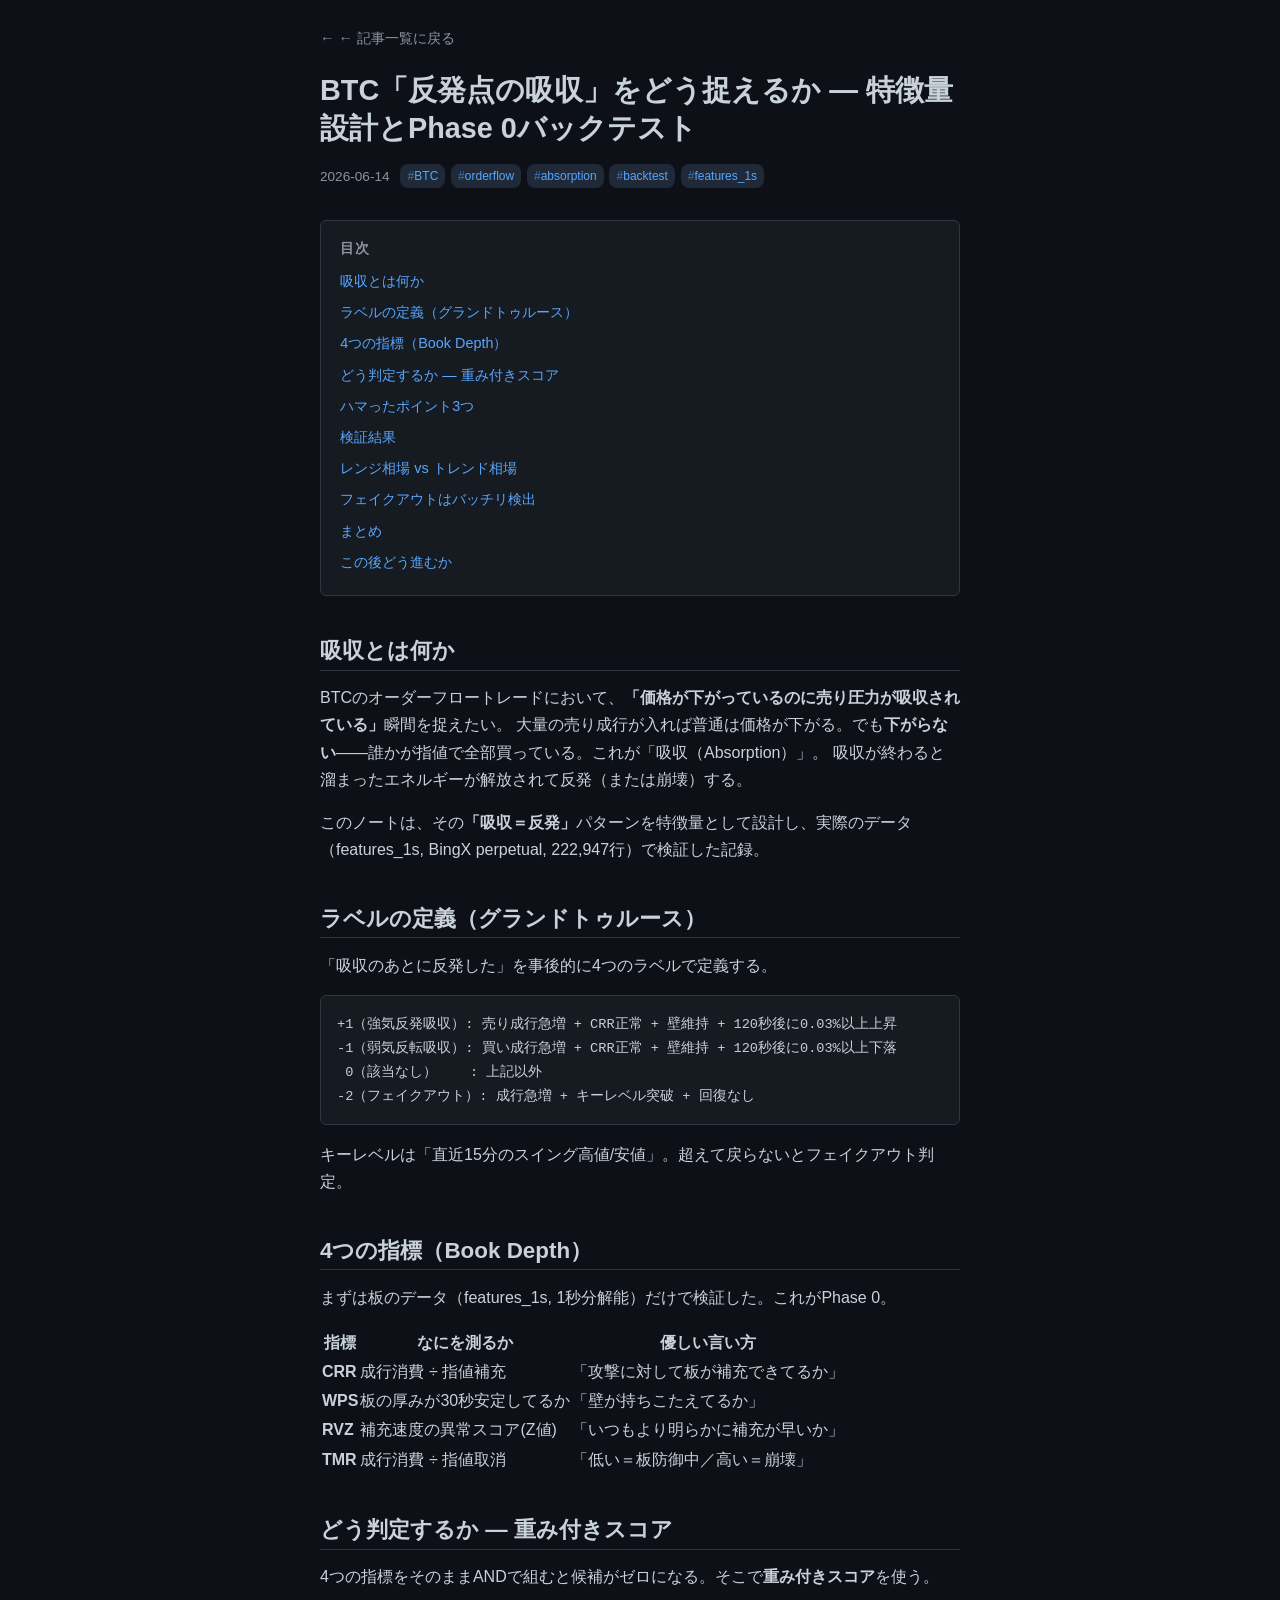
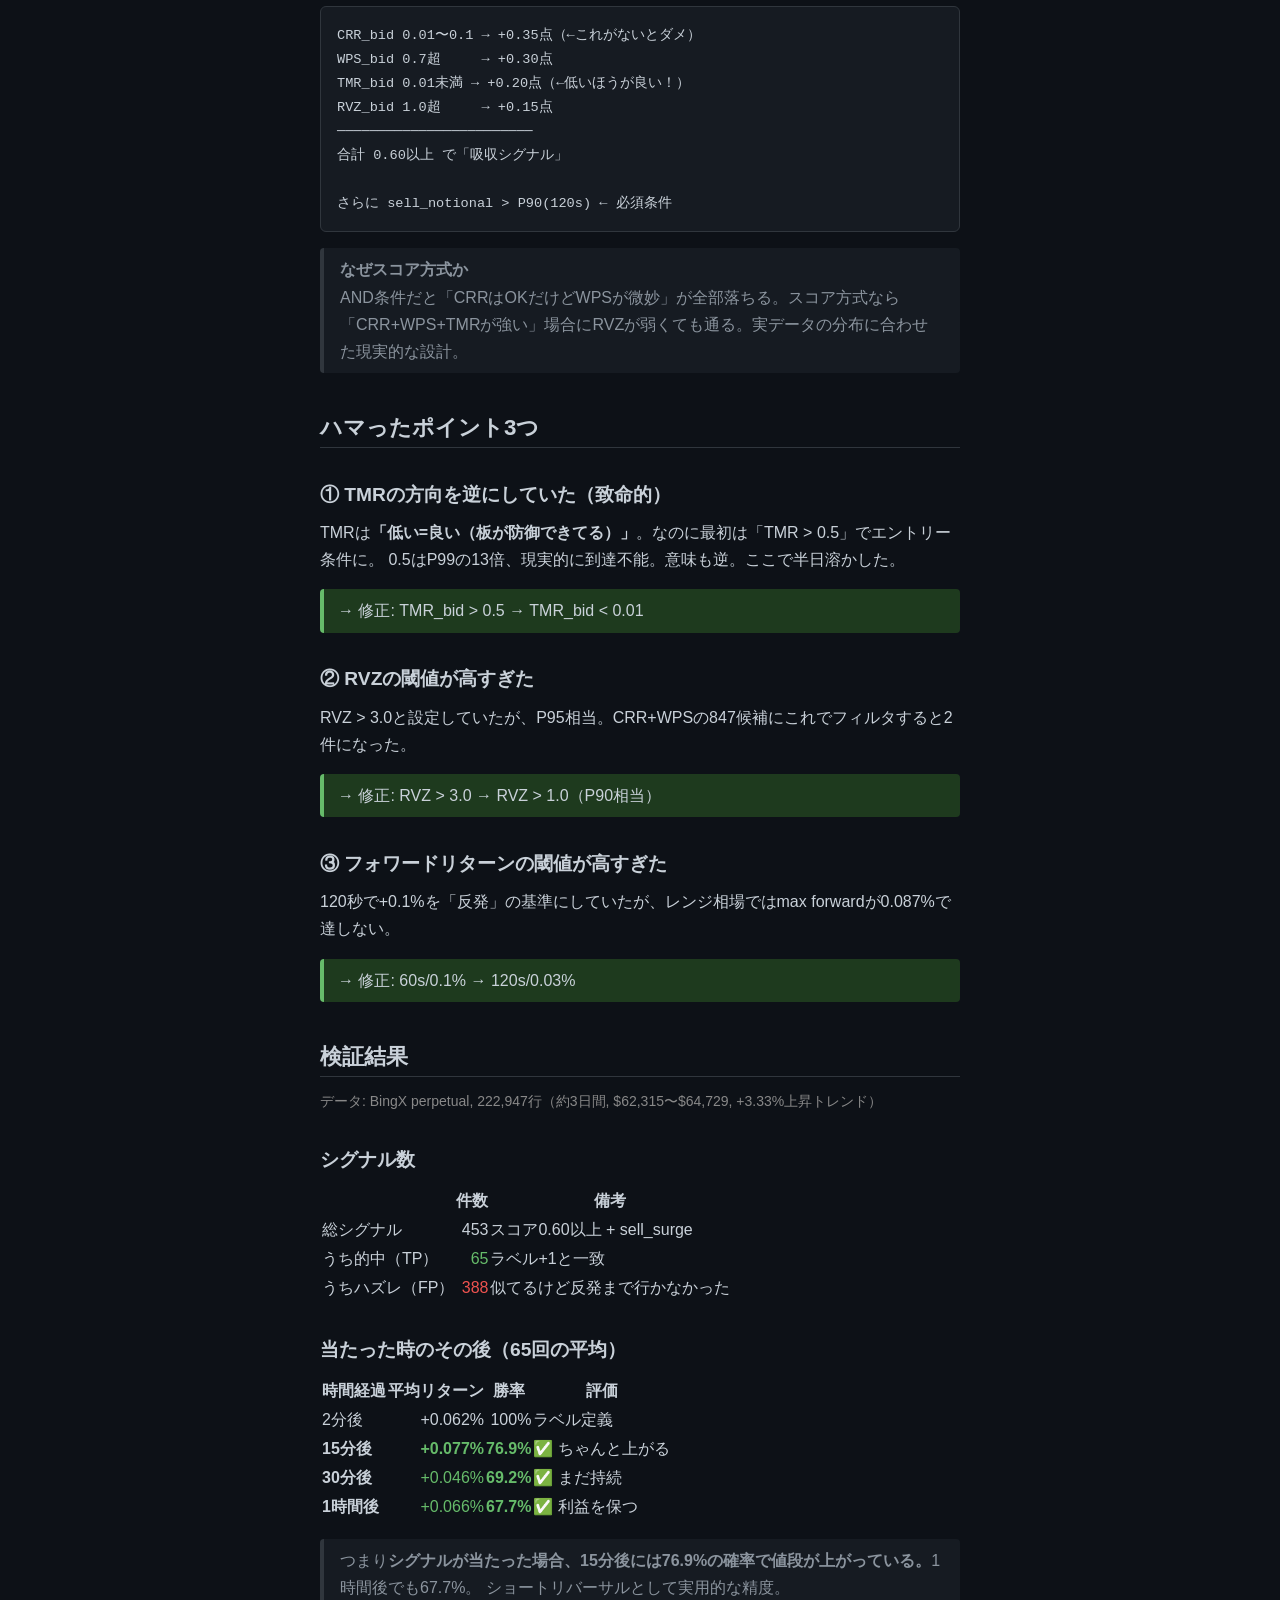
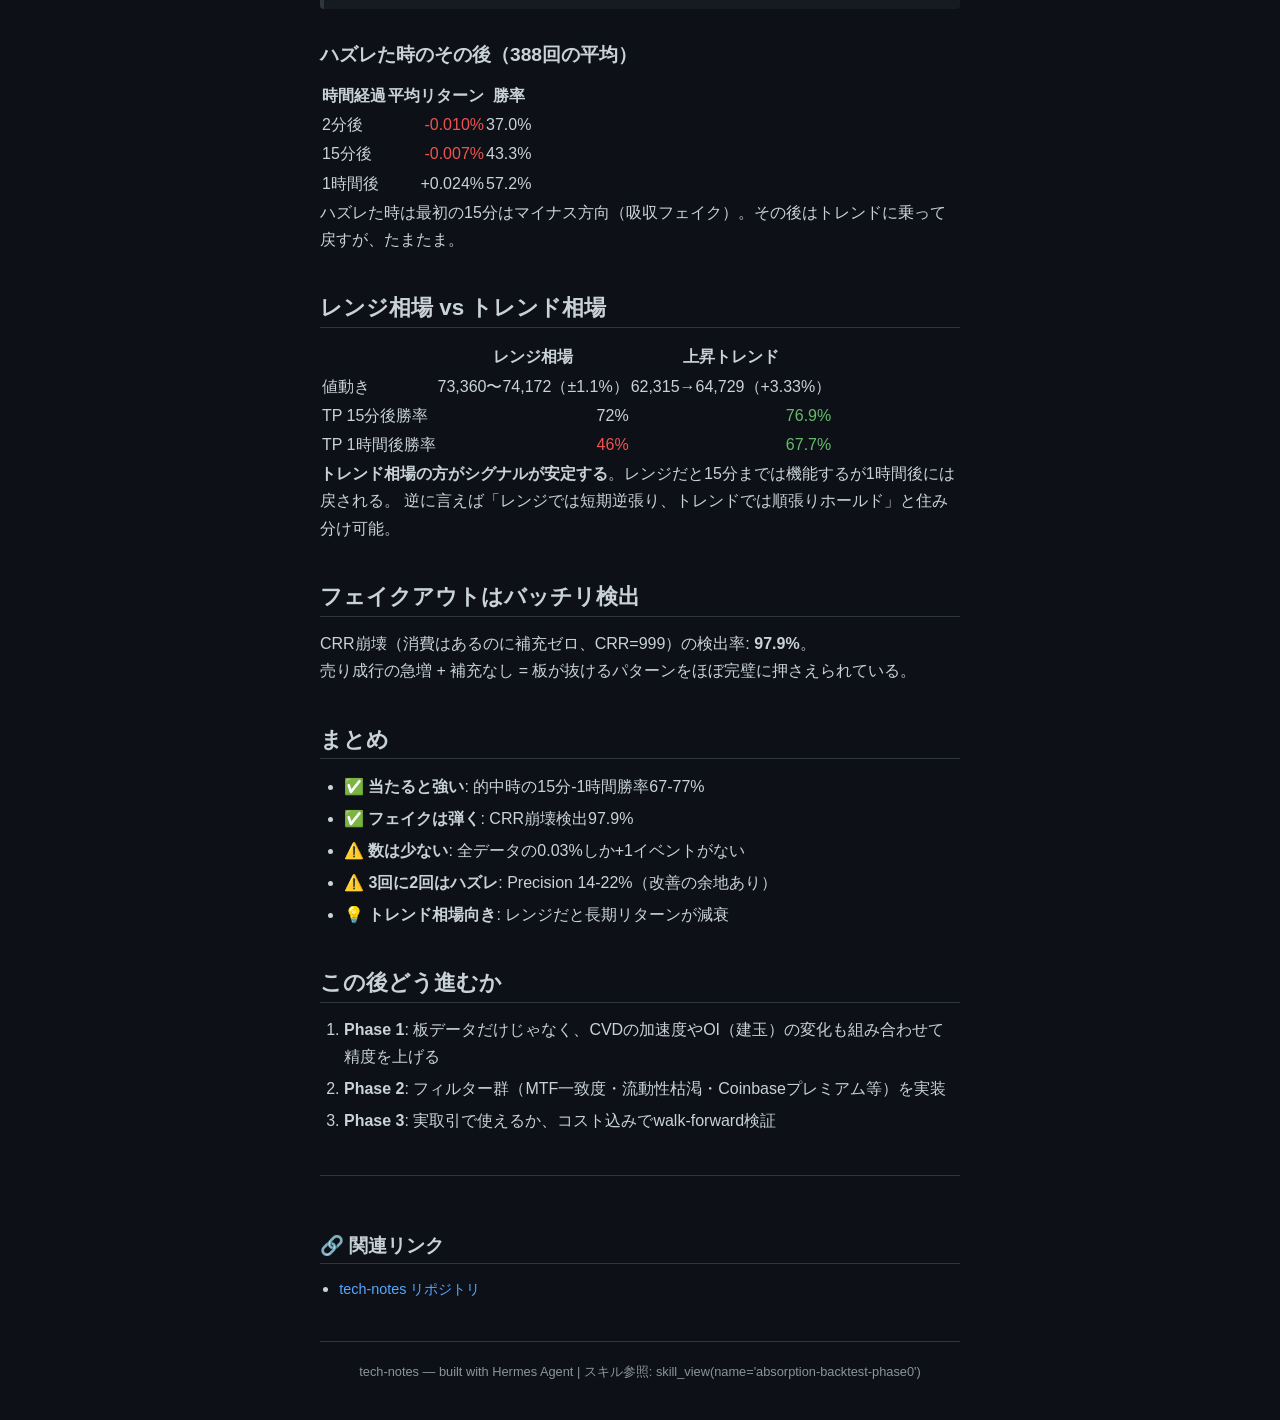
==== topics/absorption-backtest-phase0/index.html @ f9c79005 "notes: absorption-backtest-phase0" ====
<!DOCTYPE html>
<html lang="ja">
<head>
  <meta charset="UTF-8">
  <meta name="viewport" content="width=device-width, initial-scale=1.0">
  <title>BTC反発点吸収 特徴量設計 & Phase 0 バックテスト — Tech Notes</title>
  <link rel="stylesheet" href="../../styles/main.css">
</head>
<body>

<nav>
  <a href="../../index.html" class="back-link">← 記事一覧に戻る</a>
</nav>

<article>
  <header class="article-header">
    <h1>BTC「反発点の吸収」をどう捉えるか — 特徴量設計とPhase 0バックテスト</h1>
    <div class="article-meta">
      <span class="article-date">2026-06-14</span>
      <span class="tags">
        <span class="tag">BTC</span>
        <span class="tag">orderflow</span>
        <span class="tag">absorption</span>
        <span class="tag">backtest</span>
        <span class="tag">features_1s</span>
      </span>
    </div>
  </header>

  <div class="toc">
    <div class="toc-title">目次</div>
    <ul>
      <li><a href="#intro">吸収とは何か</a></li>
      <li><a href="#labels">ラベルの定義（グランドトゥルース）</a></li>
      <li><a href="#features">4つの指標（Book Depth）</a></li>
      <li><a href="#scoring">どう判定するか — 重み付きスコア</a></li>
      <li><a href="#bugs">ハマったポイント3つ</a></li>
      <li><a href="#results">検証結果</a></li>
      <li><a href="#market">レンジ相場 vs トレンド相場</a></li>
      <li><a href="#fakeout">フェイクアウトはバッチリ検出</a></li>
      <li><a href="#summary">まとめ</a></li>
      <li><a href="#next">この後どう進むか</a></li>
    </ul>
  </div>

  <section class="content">

    <h2 id="intro">吸収とは何か</h2>
    <p>
      BTCのオーダーフロートレードにおいて、<strong>「価格が下がっているのに売り圧力が吸収されている」</strong>瞬間を捉えたい。
      大量の売り成行が入れば普通は価格が下がる。でも<strong>下がらない</strong>——誰かが指値で全部買っている。これが「吸収（Absorption）」。
      吸収が終わると溜まったエネルギーが解放されて反発（または崩壊）する。
    </p>
    <p>
      このノートは、その<strong>「吸収＝反発」</strong>パターンを特徴量として設計し、実際のデータ（features_1s, BingX perpetual, 222,947行）で検証した記録。
    </p>

    <h2 id="labels">ラベルの定義（グランドトゥルース）</h2>
    <p>「吸収のあとに反発した」を事後的に4つのラベルで定義する。</p>
    <pre><code>+1（強気反発吸収）: 売り成行急増 + CRR正常 + 壁維持 + 120秒後に0.03%以上上昇
-1（弱気反転吸収）: 買い成行急増 + CRR正常 + 壁維持 + 120秒後に0.03%以上下落
 0（該当なし）    : 上記以外
-2（フェイクアウト）: 成行急増 + キーレベル突破 + 回復なし</code></pre>
    <p>キーレベルは「直近15分のスイング高値/安値」。超えて戻らないとフェイクアウト判定。</p>

    <h2 id="features">4つの指標（Book Depth）</h2>
    <p>まずは板のデータ（features_1s, 1秒分解能）だけで検証した。これがPhase 0。</p>

    <table>
      <thead>
        <tr><th>指標</th><th>なにを測るか</th><th>優しい言い方</th></tr>
      </thead>
      <tbody>
        <tr><td><strong>CRR</strong></td><td>成行消費 ÷ 指値補充</td><td>「攻撃に対して板が補充できてるか」</td></tr>
        <tr><td><strong>WPS</strong></td><td>板の厚みが30秒安定してるか</td><td>「壁が持ちこたえてるか」</td></tr>
        <tr><td><strong>RVZ</strong></td><td>補充速度の異常スコア(Z値)</td><td>「いつもより明らかに補充が早いか」</td></tr>
        <tr><td><strong>TMR</strong></td><td>成行消費 ÷ 指値取消</td><td>「低い＝板防御中／高い＝崩壊」</td></tr>
      </tbody>
    </table>

    <h2 id="scoring">どう判定するか — 重み付きスコア</h2>
    <p>4つの指標をそのままANDで組むと候補がゼロになる。そこで<strong>重み付きスコア</strong>を使う。</p>
    <pre><code>CRR_bid 0.01〜0.1 → +0.35点（←これがないとダメ）
WPS_bid 0.7超     → +0.30点
TMR_bid 0.01未満 → +0.20点（←低いほうが良い！）
RVZ_bid 1.0超     → +0.15点
────────────────────────
合計 0.60以上 で「吸収シグナル」

さらに sell_notional > P90(120s) ← 必須条件</code></pre>

    <blockquote>
      <strong>なぜスコア方式か</strong><br>
      AND条件だと「CRRはOKだけどWPSが微妙」が全部落ちる。スコア方式なら「CRR+WPS+TMRが強い」場合にRVZが弱くても通る。実データの分布に合わせた現実的な設計。
    </blockquote>

    <h2 id="bugs">ハマったポイント3つ</h2>

    <h3>① TMRの方向を逆にしていた（致命的）</h3>
    <p>
      TMRは<strong>「低い=良い（板が防御できてる）」</strong>。なのに最初は「TMR &gt; 0.5」でエントリー条件に。
      0.5はP99の13倍、現実的に到達不能。意味も逆。ここで半日溶かした。
    </p>
    <p class="fix">→ 修正: TMR_bid &gt; 0.5 → TMR_bid &lt; 0.01</p>

    <h3>② RVZの閾値が高すぎた</h3>
    <p>RVZ &gt; 3.0と設定していたが、P95相当。CRR+WPSの847候補にこれでフィルタすると2件になった。</p>
    <p class="fix">→ 修正: RVZ &gt; 3.0 → RVZ &gt; 1.0（P90相当）</p>

    <h3>③ フォワードリターンの閾値が高すぎた</h3>
    <p>120秒で+0.1%を「反発」の基準にしていたが、レンジ相場ではmax forwardが0.087%で達しない。</p>
    <p class="fix">→ 修正: 60s/0.1% → 120s/0.03%</p>

    <h2 id="results">検証結果</h2>
    <p class="meta">データ: BingX perpetual, 222,947行（約3日間, $62,315〜$64,729, +3.33%上昇トレンド）</p>

    <h3>シグナル数</h3>
    <table>
      <thead><tr><th></th><th>件数</th><th>備考</th></tr></thead>
      <tbody>
        <tr><td>総シグナル</td><td style="text-align:right">453</td><td>スコア0.60以上 + sell_surge</td></tr>
        <tr><td>うち的中（TP）</td><td style="text-align:right; color:#66bb6a">65</td><td>ラベル+1と一致</td></tr>
        <tr><td>うちハズレ（FP）</td><td style="text-align:right; color:#ef5350">388</td><td>似てるけど反発まで行かなかった</td></tr>
      </tbody>
    </table>

    <h3>当たった時のその後（65回の平均）</h3>
    <table>
      <thead><tr><th>時間経過</th><th>平均リターン</th><th>勝率</th><th>評価</th></tr></thead>
      <tbody>
        <tr><td>2分後</td><td style="text-align:right">+0.062%</td><td style="text-align:right">100%</td><td>ラベル定義</td></tr>
        <tr><td><strong>15分後</strong></td><td style="text-align:right; color:#66bb6a"><strong>+0.077%</strong></td><td style="text-align:right; color:#66bb6a"><strong>76.9%</strong></td><td>✅ ちゃんと上がる</td></tr>
        <tr><td><strong>30分後</strong></td><td style="text-align:right; color:#66bb6a">+0.046%</td><td style="text-align:right; color:#66bb6a"><strong>69.2%</strong></td><td>✅ まだ持続</td></tr>
        <tr><td><strong>1時間後</strong></td><td style="text-align:right; color:#66bb6a">+0.066%</td><td style="text-align:right; color:#66bb6a"><strong>67.7%</strong></td><td>✅ 利益を保つ</td></tr>
      </tbody>
    </table>

    <blockquote>
      つまり<strong>シグナルが当たった場合、15分後には76.9%の確率で値段が上がっている。</strong>1時間後でも67.7%。
      ショートリバーサルとして実用的な精度。
    </blockquote>

    <h3>ハズレた時のその後（388回の平均）</h3>
    <table>
      <thead><tr><th>時間経過</th><th>平均リターン</th><th>勝率</th></tr></thead>
      <tbody>
        <tr><td>2分後</td><td style="text-align:right; color:#ef5350">-0.010%</td><td style="text-align:right">37.0%</td></tr>
        <tr><td>15分後</td><td style="text-align:right; color:#ef5350">-0.007%</td><td style="text-align:right">43.3%</td></tr>
        <tr><td>1時間後</td><td style="text-align:right">+0.024%</td><td style="text-align:right">57.2%</td></tr>
      </tbody>
    </table>
    <p>ハズレた時は最初の15分はマイナス方向（吸収フェイク）。その後はトレンドに乗って戻すが、たまたま。</p>

    <h2 id="market">レンジ相場 vs トレンド相場</h2>
    <table>
      <thead><tr><th></th><th>レンジ相場</th><th>上昇トレンド</th></tr></thead>
      <tbody>
        <tr><td>値動き</td><td>73,360〜74,172（±1.1%）</td><td>62,315→64,729（+3.33%）</td></tr>
        <tr><td>TP 15分後勝率</td><td style="text-align:right">72%</td><td style="text-align:right; color:#66bb6a">76.9%</td></tr>
        <tr><td>TP 1時間後勝率</td><td style="text-align:right; color:#ef5350">46%</td><td style="text-align:right; color:#66bb6a">67.7%</td></tr>
      </tbody>
    </table>
    <p>
      <strong>トレンド相場の方がシグナルが安定する</strong>。レンジだと15分までは機能するが1時間後には戻される。
      逆に言えば「レンジでは短期逆張り、トレンドでは順張りホールド」と住み分け可能。
    </p>

    <h2 id="fakeout">フェイクアウトはバッチリ検出</h2>
    <p>
      CRR崩壊（消費はあるのに補充ゼロ、CRR=999）の検出率: <strong>97.9%</strong>。<br>
      売り成行の急増 + 補充なし = 板が抜けるパターンをほぼ完璧に押さえられている。
    </p>

    <h2 id="summary">まとめ</h2>
    <ul>
      <li>✅ <strong>当たると強い</strong>: 的中時の15分-1時間勝率67-77%</li>
      <li>✅ <strong>フェイクは弾く</strong>: CRR崩壊検出97.9%</li>
      <li>⚠️ <strong>数は少ない</strong>: 全データの0.03%しか+1イベントがない</li>
      <li>⚠️ <strong>3回に2回はハズレ</strong>: Precision 14-22%（改善の余地あり）</li>
      <li>💡 <strong>トレンド相場向き</strong>: レンジだと長期リターンが減衰</li>
    </ul>

    <h2 id="next">この後どう進むか</h2>
    <ol>
      <li><strong>Phase 1</strong>: 板データだけじゃなく、CVDの加速度やOI（建玉）の変化も組み合わせて精度を上げる</li>
      <li><strong>Phase 2</strong>: フィルター群（MTF一致度・流動性枯渇・Coinbaseプレミアム等）を実装</li>
      <li><strong>Phase 3</strong>: 実取引で使えるか、コスト込みでwalk-forward検証</li>
    </ol>

  </section>

  <section class="references">
    <h2>🔗 関連リンク</h2>
    <ul>
      <li><a href="https://github.com/like-kradness-2025/tech-notes" target="_blank" rel="noopener">tech-notes リポジトリ</a></li>
    </ul>
  </section>
</article>

<footer class="site-footer">
  <p>tech-notes &mdash; built with Hermes Agent | スキル参照: skill_view(name='absorption-backtest-phase0')</p>
</footer>

<style>
.meta { color: #888; font-size: 14px; }
.fix { background: #1e3a1e; border-left: 4px solid #66bb6a; padding: 8px 14px; margin: 8px 0; border-radius: 4px; }
</style>

</body>
</html>
---- styles/main.css ----
/* ============================
   tech-notes — Dark Theme
   GitHub Dark ベース
   ============================ */

:root {
  --bg-primary: #0d1117;
  --bg-secondary: #161b22;
  --bg-tertiary: #21262d;
  --text-primary: #c9d1d9;
  --text-secondary: #8b949e;
  --text-link: #58a6ff;
  --text-link-visited: #8a63d2;
  --border-color: #30363d;
  --accent: #58a6ff;
  --accent-green: #3fb950;
  --accent-orange: #d29922;
  --code-bg: #161b22;
  --inline-code-bg: #21262d;
  --toc-border: #21262d;
  --article-card-bg: #161b22;
  --article-card-hover: #1c2128;
  --tag-bg: #1f2937;
  --tag-text: #58a6ff;
}

* {
  margin: 0;
  padding: 0;
  box-sizing: border-box;
}

html {
  font-size: 16px;
  scroll-behavior: smooth;
}

body {
  background-color: var(--bg-primary);
  color: var(--text-primary);
  font-family: -apple-system, BlinkMacSystemFont, "Segoe UI", "Noto Sans", Helvetica, Arial, sans-serif;
  line-height: 1.7;
  max-width: 42rem;
  margin: 0 auto;
  padding: 1.5rem 1rem;
  min-height: 100vh;
}

/* ---- Typography ---- */

h1, h2, h3, h4, h5, h6 {
  color: var(--text-primary);
  font-weight: 600;
  line-height: 1.3;
  margin-top: 1.8em;
  margin-bottom: 0.6em;
}

h1 { font-size: 1.8rem; border-bottom: 1px solid var(--border-color); padding-bottom: 0.3em; }
h2 { font-size: 1.4rem; border-bottom: 1px solid var(--border-color); padding-bottom: 0.2em; }
h3 { font-size: 1.2rem; }
h4 { font-size: 1.1rem; }

p {
  margin-bottom: 1em;
}

a {
  color: var(--text-link);
  text-decoration: none;
}

a:hover {
  text-decoration: underline;
}

a:visited {
  color: var(--text-link-visited);
}

ul, ol {
  margin-bottom: 1em;
  padding-left: 1.5em;
}

li {
  margin-bottom: 0.3em;
}

blockquote {
  border-left: 4px solid var(--border-color);
  padding: 0.5em 1em;
  margin: 1em 0;
  color: var(--text-secondary);
  background: var(--bg-secondary);
  border-radius: 4px;
}

/* ---- Code ---- */

code {
  font-family: "SF Mono", "Fira Code", "Fira Mono", "Roboto Mono", monospace;
  font-size: 0.875em;
  background: var(--inline-code-bg);
  padding: 0.2em 0.4em;
  border-radius: 4px;
}

pre {
  background: var(--code-bg);
  border: 1px solid var(--border-color);
  border-radius: 6px;
  padding: 1em;
  overflow-x: auto;
  margin: 1em 0;
  line-height: 1.5;
}

pre code {
  background: none;
  padding: 0;
  font-size: 0.85rem;
}

/* ---- Horizontal Rule ---- */

hr {
  border: none;
  border-top: 1px solid var(--border-color);
  margin: 2em 0;
}

/* ---- Header / Nav ---- */

.site-header {
  margin-bottom: 2rem;
}

.site-header h1 {
  border: none;
  margin: 0 0 0.3em 0;
}

.site-header .site-subtitle {
  color: var(--text-secondary);
  font-size: 0.9rem;
}

.back-link {
  display: inline-block;
  color: var(--text-secondary);
  font-size: 0.9rem;
  margin-bottom: 1.5em;
}

.back-link:hover {
  color: var(--text-link);
  text-decoration: none;
}

.back-link::before {
  content: "← ";
}

/* ---- Article Header ---- */

.article-header {
  margin-bottom: 2em;
}

.article-header h1 {
  border: none;
  margin: 0 0 0.3em 0;
  font-size: 1.8rem;
}

.article-meta {
  color: var(--text-secondary);
  font-size: 0.85rem;
  display: flex;
  flex-wrap: wrap;
  gap: 0.8em;
  align-items: center;
}

.article-date {
  white-space: nowrap;
}

/* ---- Tags ---- */

.tags {
  display: flex;
  flex-wrap: wrap;
  gap: 0.4em;
}

.tag {
  background: var(--tag-bg);
  color: var(--tag-text);
  font-size: 0.75rem;
  padding: 0.15em 0.6em;
  border-radius: 8px;
  white-space: nowrap;
}

.tag::before {
  content: "#";
  opacity: 0.6;
}

/* ---- Table of Contents ---- */

.toc {
  background: var(--bg-secondary);
  border: 1px solid var(--border-color);
  border-radius: 6px;
  padding: 1em 1.2em;
  margin: 1.5em 0;
}

.toc-title {
  font-size: 0.85rem;
  font-weight: 600;
  color: var(--text-secondary);
  text-transform: uppercase;
  letter-spacing: 0.05em;
  margin-bottom: 0.5em;
}

.toc ul {
  list-style: none;
  padding: 0;
  margin: 0;
}

.toc li {
  margin: 0.25em 0;
  padding-left: 0;
}

.toc a {
  color: var(--text-link);
  font-size: 0.9rem;
}

.toc a:hover {
  text-decoration: underline;
}

/* ---- References ---- */

.references {
  margin-top: 2.5em;
  padding-top: 1.5em;
  border-top: 1px solid var(--border-color);
}

.references h2 {
  font-size: 1.2rem;
}

.references ul {
  padding-left: 1.2em;
}

.references li {
  margin-bottom: 0.4em;
}

.references a {
  word-break: break-all;
  font-size: 0.9rem;
}

/* ---- Top Page: Article List ---- */

.article-list {
  list-style: none;
  padding: 0;
  margin: 1.5em 0;
}

.article-list li {
  margin-bottom: 0.8em;
}

.article-card {
  display: block;
  background: var(--article-card-bg);
  border: 1px solid var(--border-color);
  border-radius: 6px;
  padding: 1em 1.2em;
  transition: background 0.15s;
}

.article-card:hover {
  background: var(--article-card-hover);
  text-decoration: none;
  border-color: var(--text-link);
}

.article-card-title {
  color: var(--text-primary);
  font-size: 1.05rem;
  font-weight: 600;
  display: block;
  margin-bottom: 0.2em;
}

.article-card-meta {
  color: var(--text-secondary);
  font-size: 0.8rem;
}

.empty-state {
  text-align: center;
  padding: 3em 1em;
  color: var(--text-secondary);
}

.empty-state p {
  font-size: 1.1rem;
  margin-bottom: 0.5em;
}

.empty-state-icon {
  font-size: 2.5rem;
  margin-bottom: 0.5em;
}

/* ---- Footer ---- */

.site-footer {
  margin-top: 3em;
  padding-top: 1.5em;
  border-top: 1px solid var(--border-color);
  text-align: center;
  color: var(--text-secondary);
  font-size: 0.8rem;
}

/* ---- Responsive ---- */

@media (max-width: 640px) {
  html { font-size: 15px; }
  body { padding: 1rem 0.8rem; }
  h1 { font-size: 1.5rem; }
  .article-header h1 { font-size: 1.5rem; }
  .article-meta { flex-direction: column; gap: 0.3em; }
  pre { font-size: 0.8rem; }
}
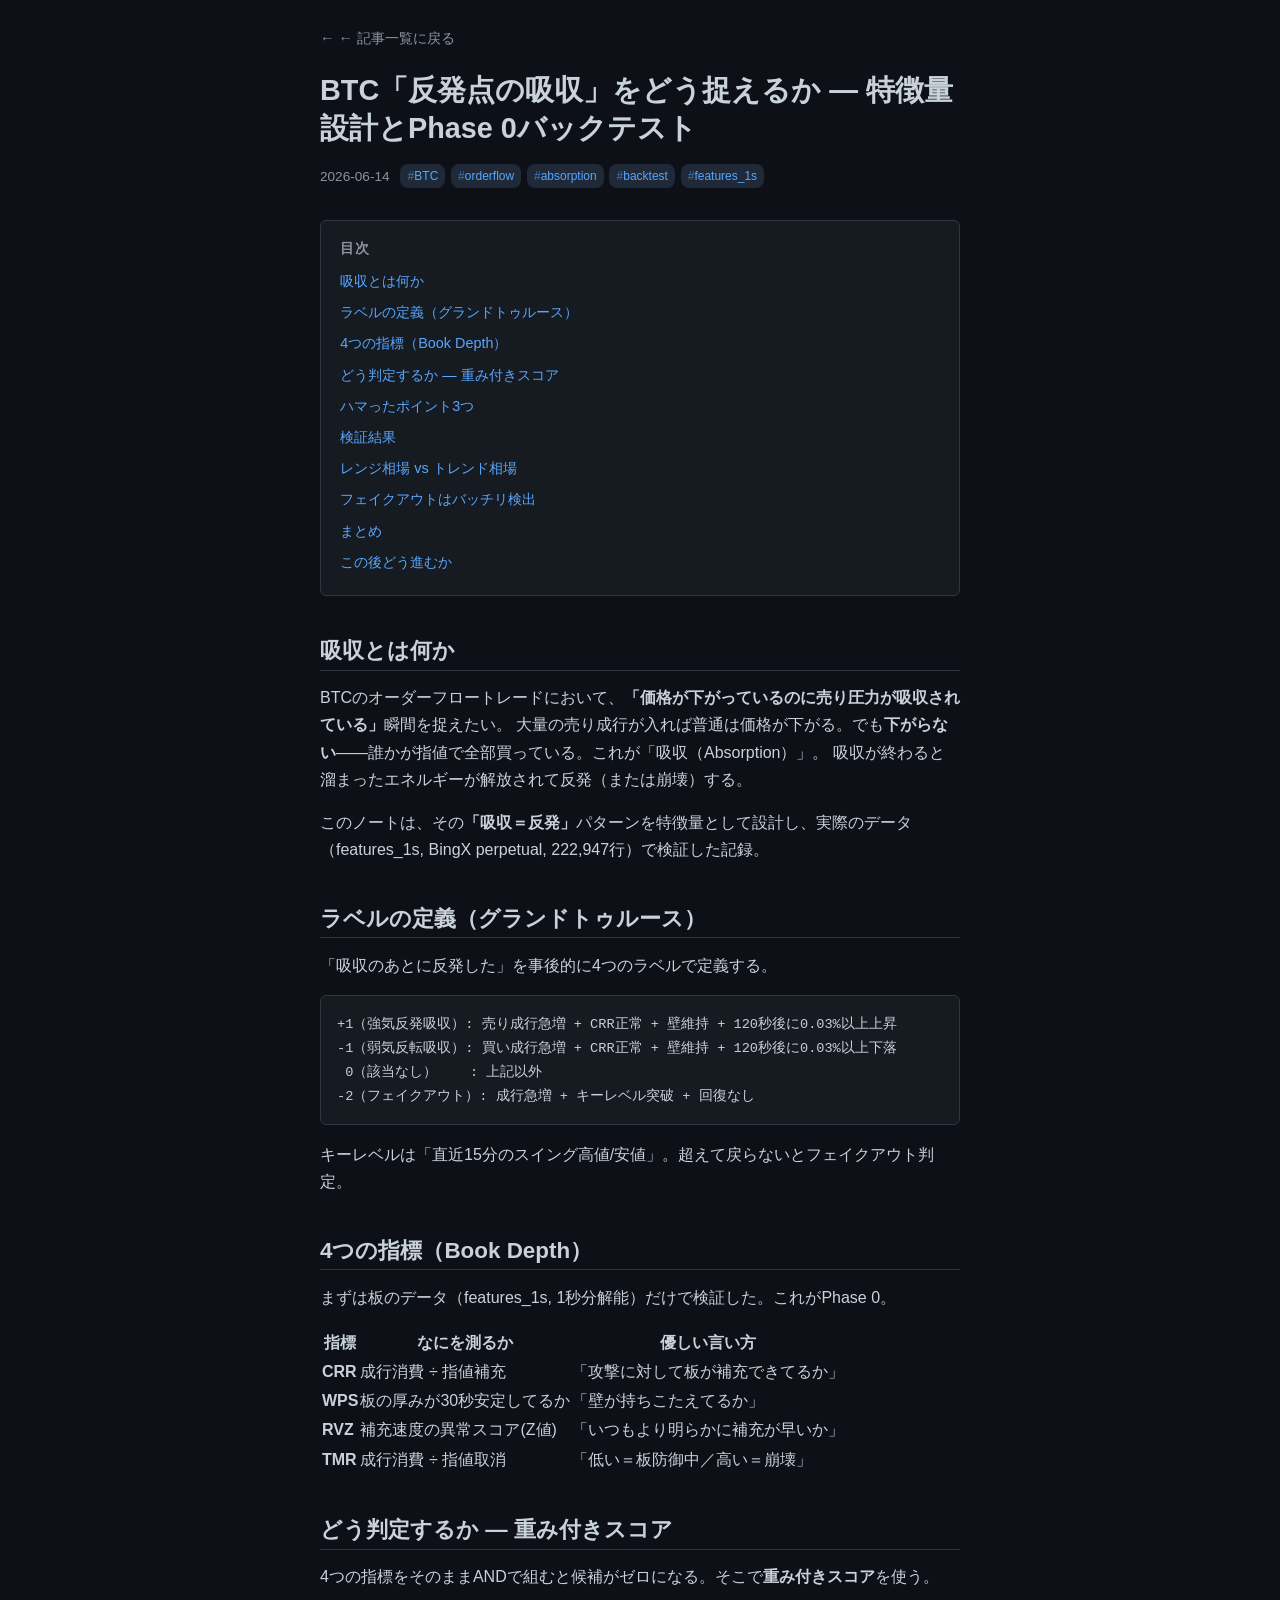
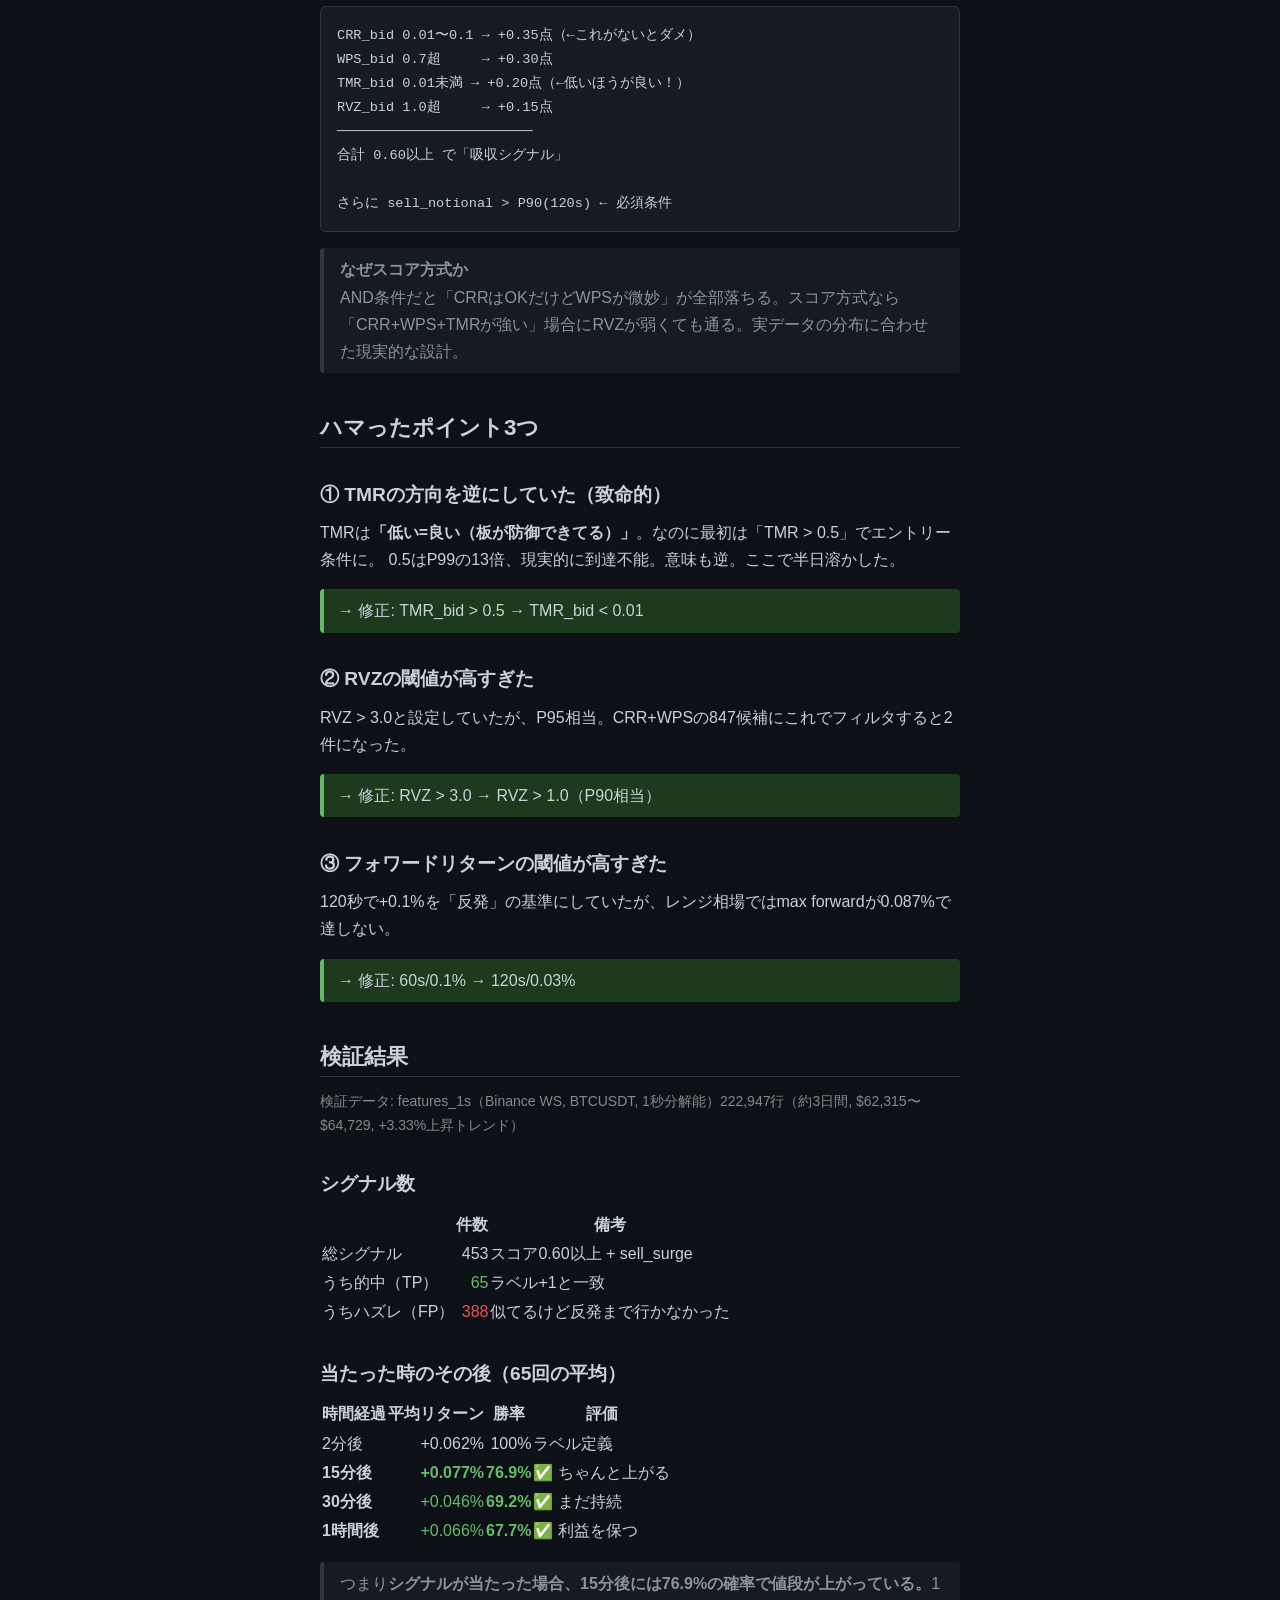
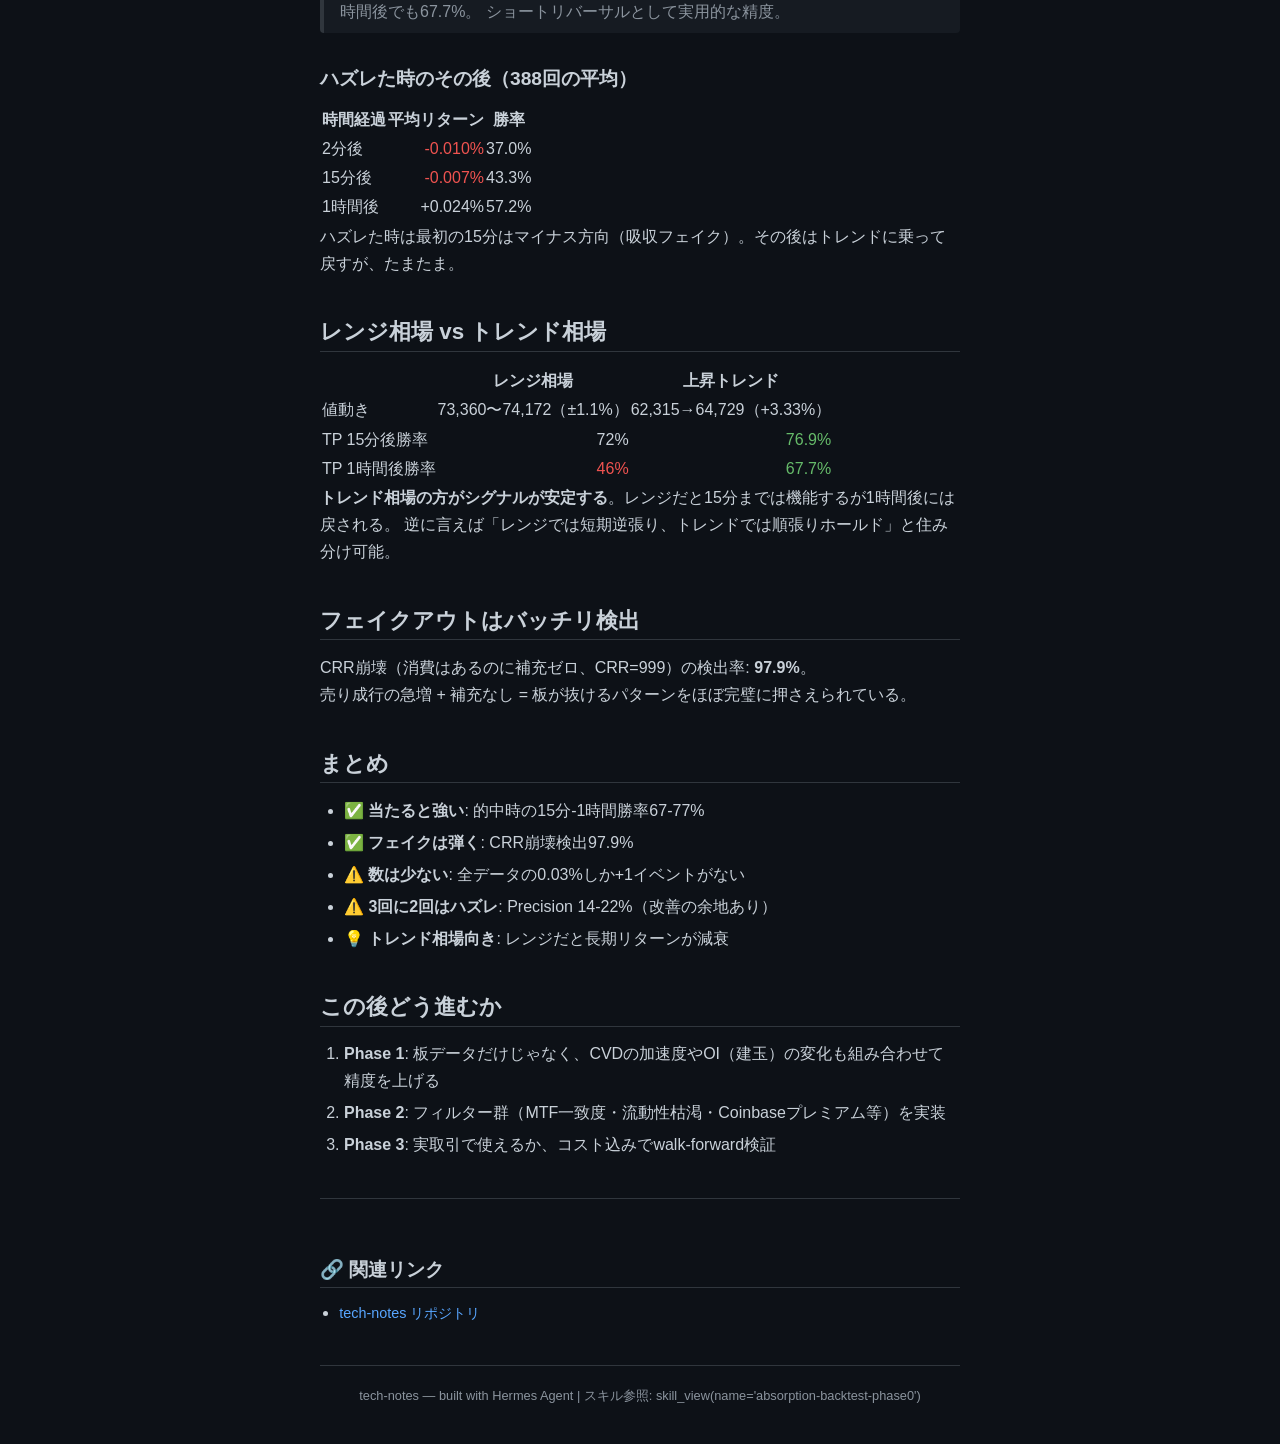
==== commit 2a5d841a: "fix: correct data source to Binance WS (not BingX)" ====
--- a/topics/absorption-backtest-phase0/index.html
+++ b/topics/absorption-backtest-phase0/index.html
@@ -112,7 +112,7 @@
     <p class="fix">→ 修正: 60s/0.1% → 120s/0.03%</p>
 
     <h2 id="results">検証結果</h2>
-    <p class="meta">データ: BingX perpetual, 222,947行（約3日間, $62,315〜$64,729, +3.33%上昇トレンド）</p>
+    <p class="meta">検証データ: features_1s（Binance WS, BTCUSDT, 1秒分解能）222,947行（約3日間, $62,315〜$64,729, +3.33%上昇トレンド）</p>
 
     <h3>シグナル数</h3>
     <table>
